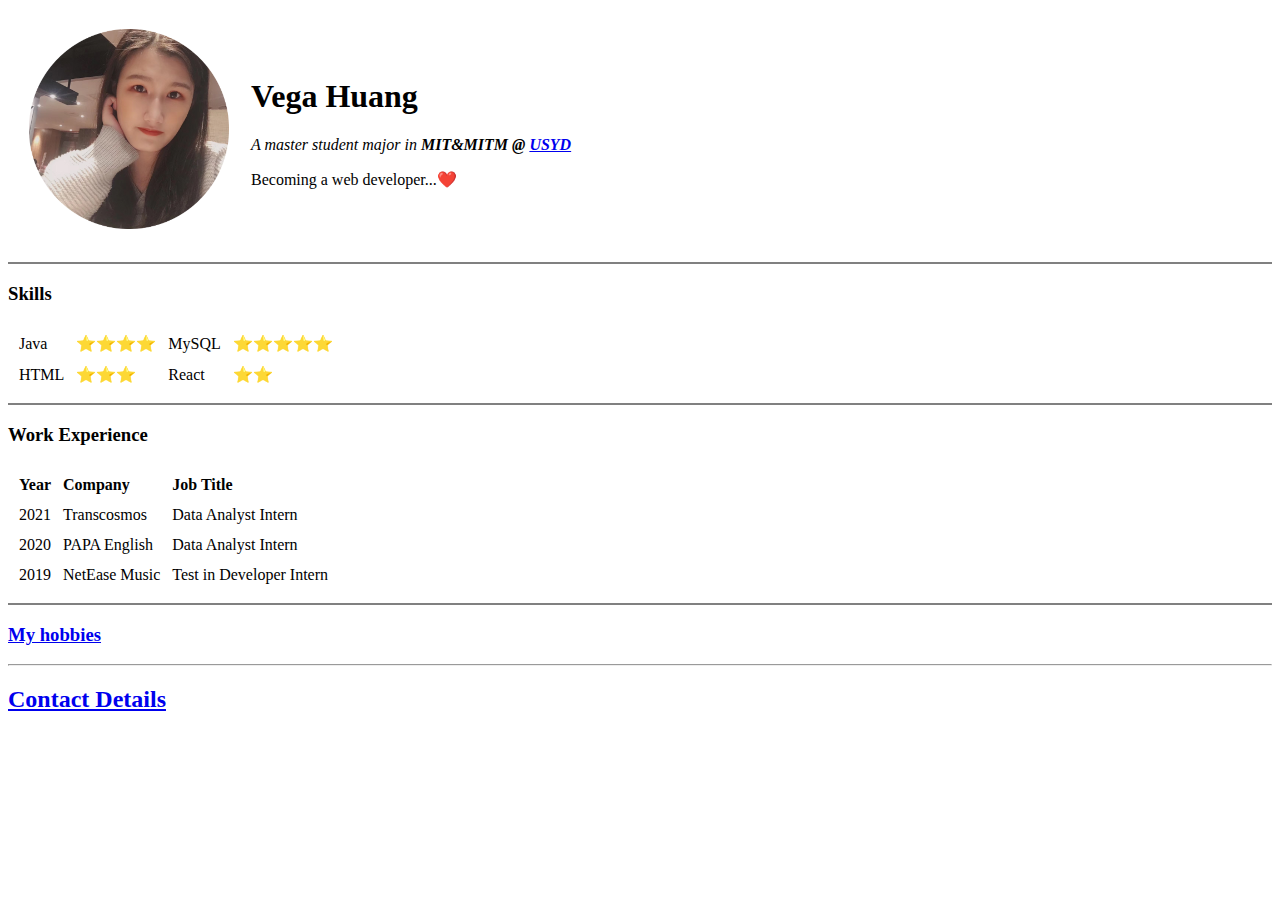
==== index.html @ b7870fdf "Add Initial CV website files" ====
<!-- Emmet: quick coding - input 'html' and press enter -->

<!-- To tell the browser to render this file as an HTML5 Doc -->
<!DOCTYPE html>
<html lang="en" dir="ltr">
  <!-- head: holds info about the webpage and tells the browser how it should handle the page.-->
  <head>
    <!-- All the text inside our webpage is encoded using the UTF-8 encoding system-->
    <meta charset="utf-8">
    <!-- 就是标签页的名字 -->
    <title>❤️Vega's Personal Site</title>
  </head>
  <!-- body: -->
  <body>
    <table cellspacing="20">
      <tr>
        <td><img src="imgs/vega.png" alt="Vega profile picture"></td>
        <td>
          <h1> Vega Huang </h1>
          <p>
            <em>A master student major in <strong>MIT&MITM @ <a href="https://www.sydney.edu.au/">USYD</a></strong></em>
          </p>
          <p>
            Becoming a web developer...❤️
          </p>
        </td>
      </tr>
    </table>
    <hr size = "2" noshade>
    <!-- <h3>Basic Skills</h3>
    <ul>
      <li>Python</li>
      <ul>
        <li>Intermediate</li>
      </ul>
      <li>SQL</li>
      <ul>
        <li>Medium</li>
      </ul>
      <li>Web development</li>
      <ul>
        <li>HTML</li>
        <li>CSS</li>
        <li>Javascript</li>
        <li>React</li>
        <li>Vue.js</li>
      </ul>
    </ul> -->

    <!-- Skills Block (Nice skill catalog in Lesson23 0:35)-->
    <h3>Skills</h3>
    <table cellspacing = "10">
      <tbody>
        <tr>
          <td>Java</td>
          <td>⭐️⭐️⭐️⭐️</td>
          <td>MySQL</td>
          <td>⭐️⭐️⭐️⭐️⭐️</td>
        </tr>
        <tr>
          <td>HTML</td>
          <td>⭐️⭐️⭐️</td>
          <td>React</td>
          <td>⭐️⭐️</td>
        </tr>
      </tbody>
    </table>
    <hr size="2" noshade>

    <!-- Work Experience Block -->
    <h3>Work Experience</h3>
    <table cellspacing = "10">
      <thead align="left">
        <tr>
          <th>Year</th>
          <th>Company</th>
          <th>Job Title</th>
        </tr>
      </thead>
      <tbody>
        <tr>
          <td>2021</td>
          <td>Transcosmos</td>
          <td>Data Analyst Intern</td>
        </tr>
        <tr>
          <td>2020</td>
          <td>PAPA English</td>
          <td>Data Analyst Intern</td>
        </tr>
        <tr>
          <td>2019</td>
          <td>NetEase Music</td>
          <td>Test in Developer Intern</td>
        </tr>
      </tbody>
    </table>

    <hr size = "2" noshade>
    <a href="hobbies.html"><h3>My hobbies</h3></a>
    <hr>
    <a href="contact.html"><h2>Contact Details</h2></a>

  </body>
</html>
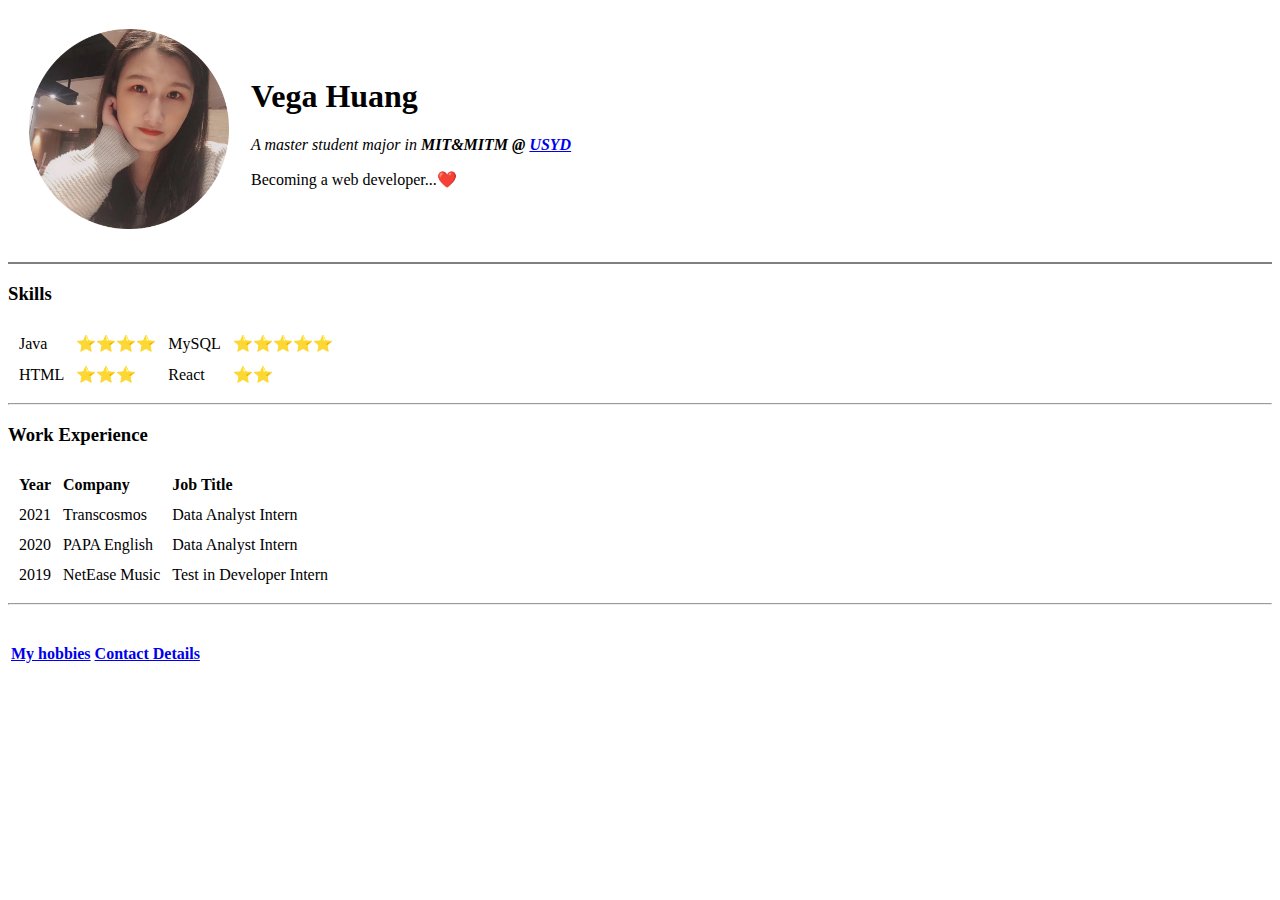
==== commit 5d528003: "Update index.html" ====
--- a/index.html
+++ b/index.html
@@ -65,7 +65,7 @@
         </tr>
       </tbody>
     </table>
-    <hr size="2" noshade>
+    <hr>
 
     <!-- Work Experience Block -->
     <h3>Work Experience</h3>
@@ -95,11 +95,18 @@
         </tr>
       </tbody>
     </table>
-
-    <hr size = "2" noshade>
-    <a href="hobbies.html"><h3>My hobbies</h3></a>
     <hr>
-    <a href="contact.html"><h2>Contact Details</h2></a>
-
+    <p>
+      <table>
+        <tr>
+          <td>
+            <a href="hobbies.html"><h4>My hobbies</h4></a>
+          </td>
+          <td>
+            <a href="contact.html"><h4>Contact Details</h4></a>
+          </td>
+        </tr>
+      </table>
+    </p>
   </body>
 </html>
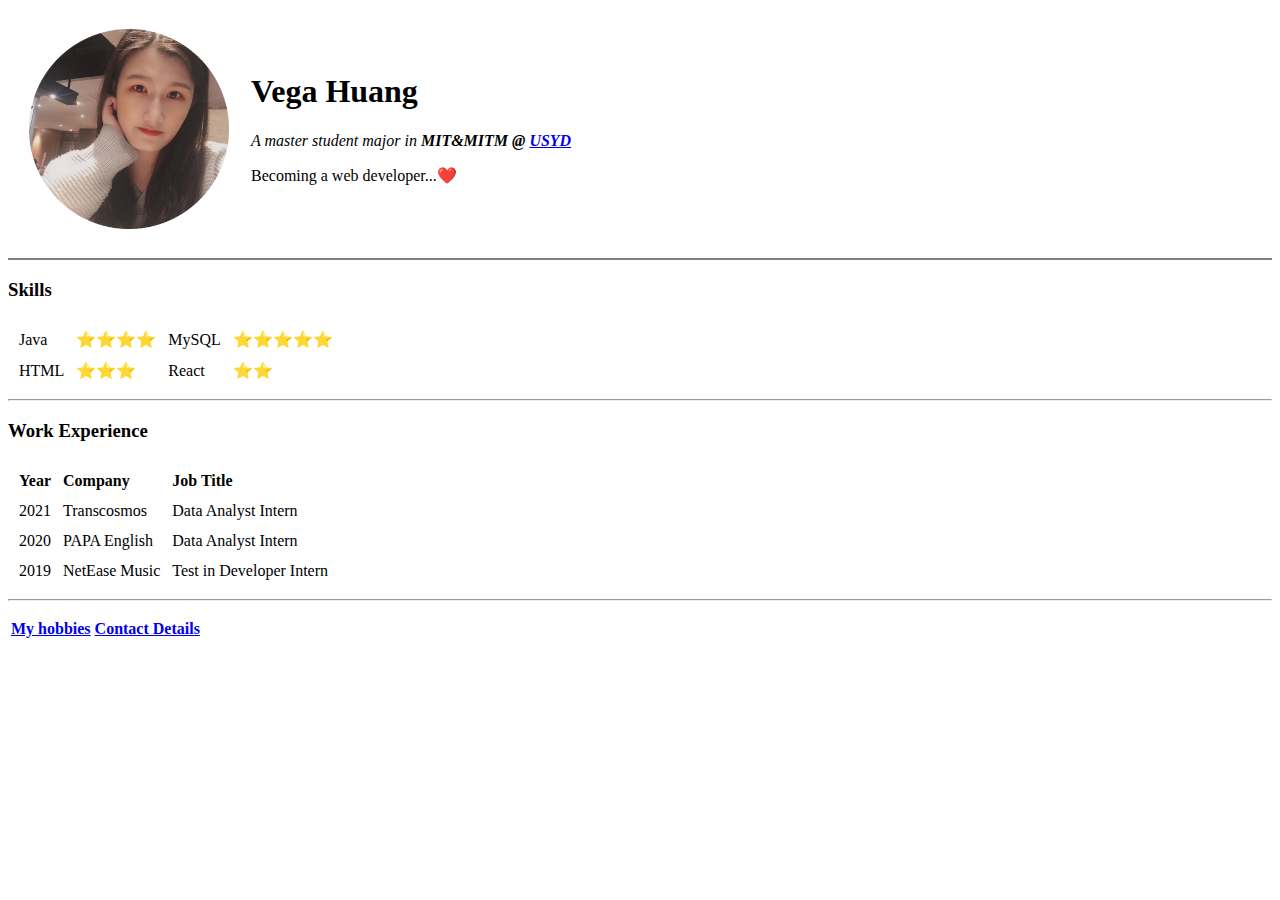
==== commit 93330425: "Update index.html" ====
--- a/index.html
+++ b/index.html
@@ -1,7 +1,6 @@
 <!-- Emmet: quick coding - input 'html' and press enter -->
 
 <!-- To tell the browser to render this file as an HTML5 Doc -->
-<!DOCTYPE html>
 <html lang="en" dir="ltr">
   <!-- head: holds info about the webpage and tells the browser how it should handle the page.-->
   <head>
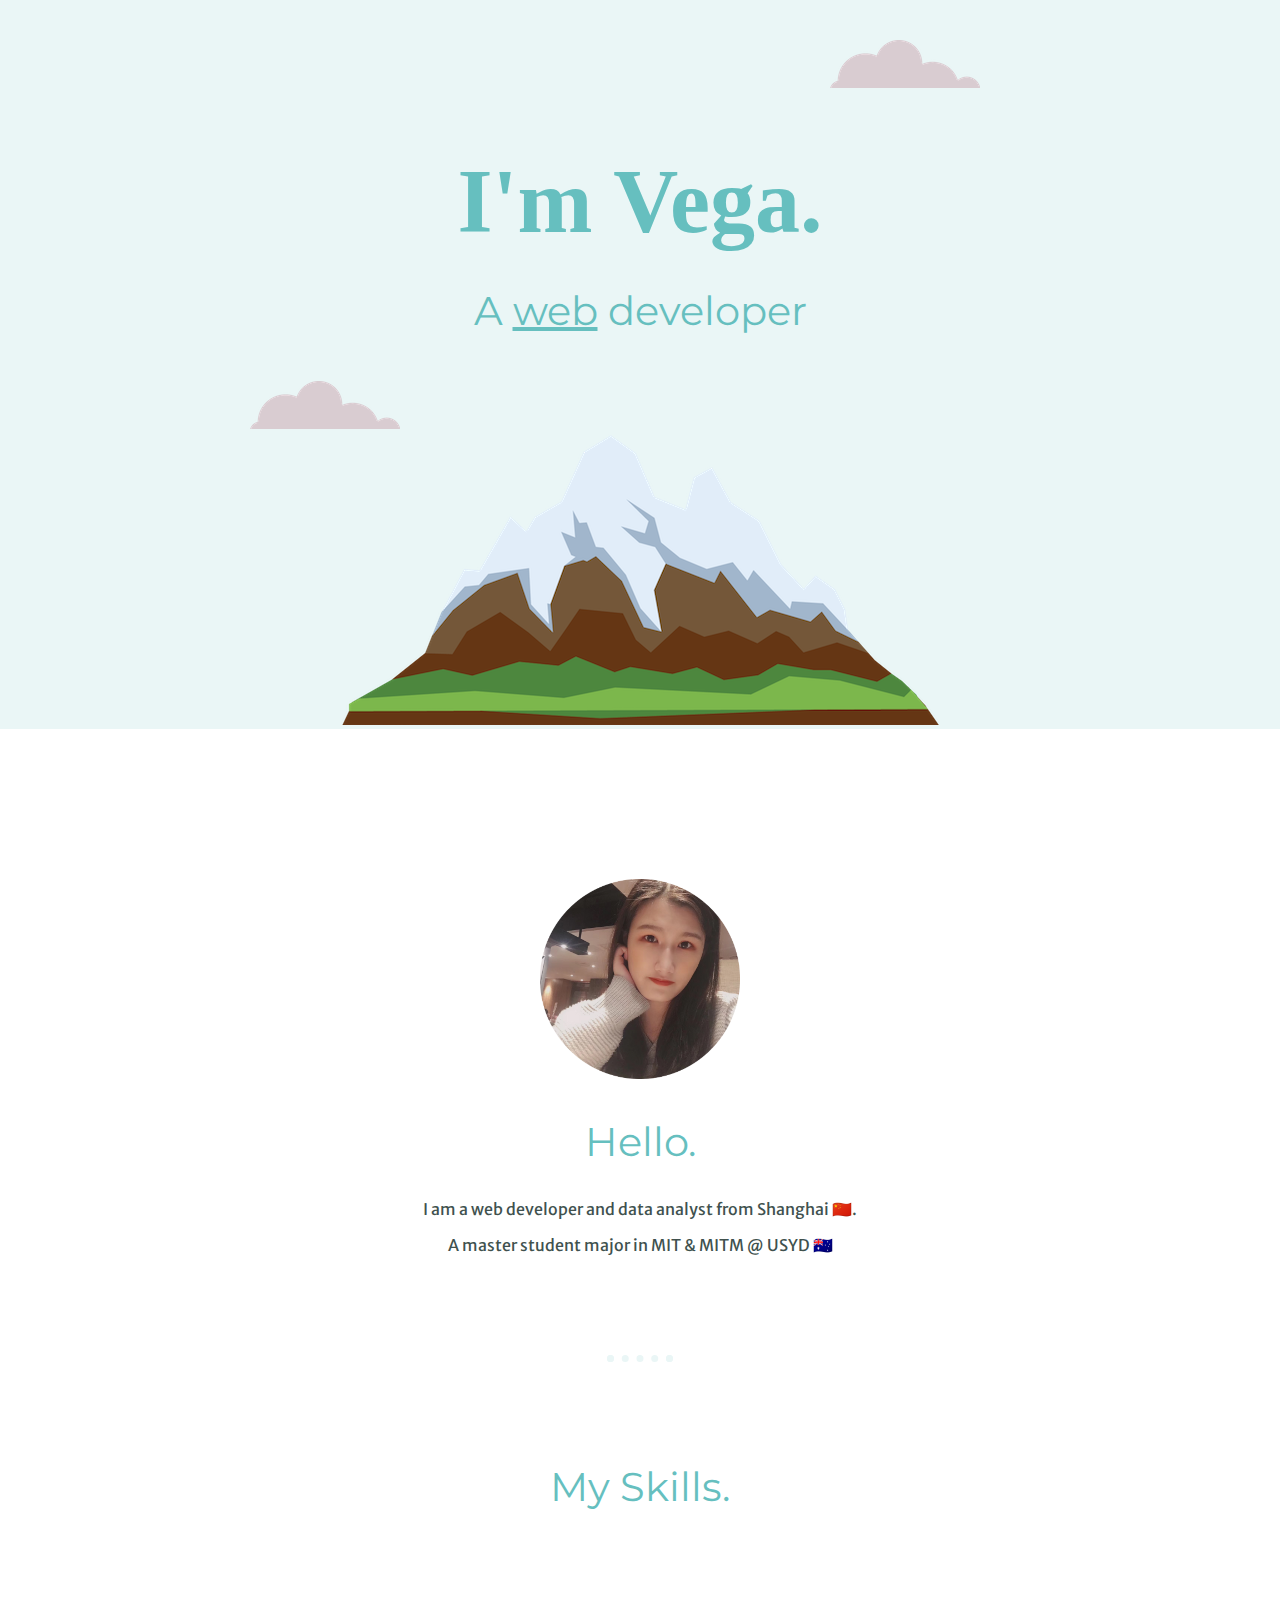
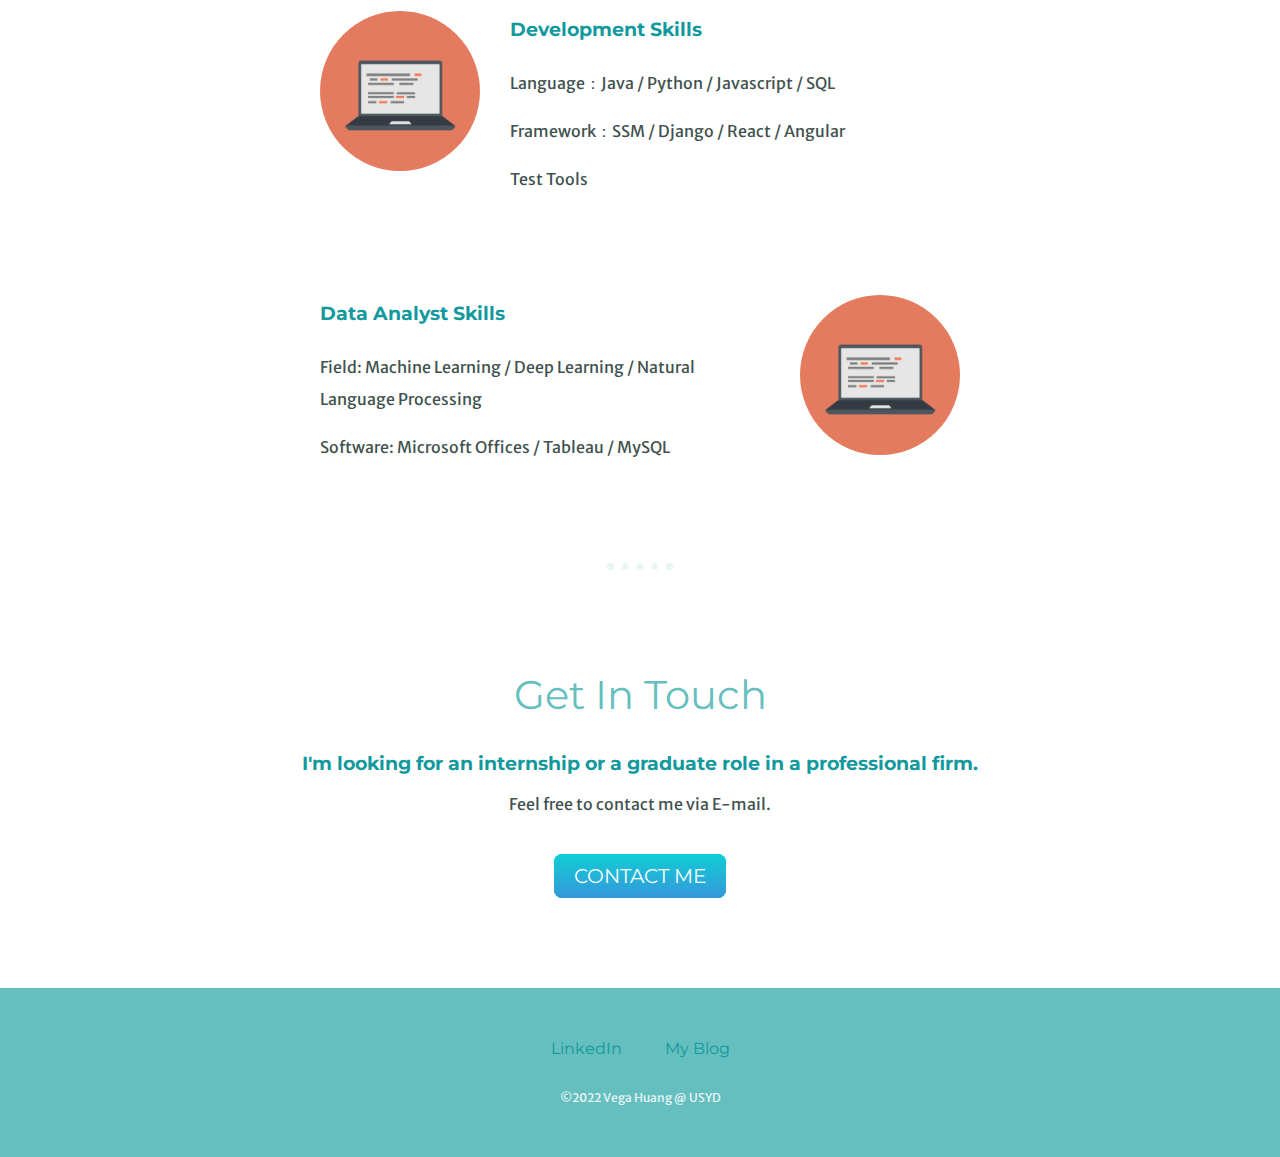
==== commit 09da12a6: "Add files via upload" ====
--- a/index.html
+++ b/index.html
@@ -1,111 +1,60 @@
-<!-- Emmet: quick coding - input 'html' and press enter -->
+<!DOCTYPE html>
+<html lang="en" dir="ltr">
+  <head>
+    <meta charset="utf-8">
+    <title>Home👻</title>
+    <link rel="stylesheet" href="css/styles.css">
+    <link rel="icon" href="favicon.ico">
+    <link rel="preconnect" href="https://fonts.googleapis.com">
+    <link rel="preconnect" href="https://fonts.gstatic.com" crossorigin>
+    <link href="https://fonts.googleapis.com/css2?family=Merriweather+Sans&family=Montserrat&family=Sacramento&display=swap" rel="stylesheet">
+  </head>
+  <body>
+  <div class="top-container">
+    <img class="cloud-top" src="images/cloud.png" alt="cloud-img">
+    <h1>I'm Vega.</h1>
+    <h2>A <span class="web">web</span> developer</h2>
+    <img class="cloud-bottom" src="images/cloud.png" alt="cloud-img">
+    <img src="images/mountain.png" alt="mountain-img">
+  </div>
+  <div class="middle-container">
+    <div class="profile">
+      <img class="profile" src="images/vega.png" alt="vega">
+      <h2>Hello.</h2>
+      <p>I am a web developer and data analyst from Shanghai 🇨🇳.</p>
+      <p>A master student major in MIT & MITM @ USYD 🇦🇺</p>
+    </div>
+    <hr>
+    <div class="skills">
+      <h2>My Skills.</h2>
+      <div class="skill-row">
+        <img class="code" src="images/computer.png" alt="code">
+        <h3>Development Skills</h3>
+        <p>Language：Java / Python / Javascript / SQL</p>
+        <p>Framework：SSM / Django / React / Angular</p>
+        <p>Test Tools</p>
+      </div>
+      <div class="skill-row">
+        <img class="data" src="images/computer.png" alt="data">
+        <h3>Data Analyst Skills</h3>
+        <p>Field: Machine Learning / Deep Learning / Natural Language Processing</p>
+        <p>Software: Microsoft Offices / Tableau / MySQL</p>
+      </div>
+    </div>
+    <hr>
+    <div class="contact-me">
+      <h2>Get In Touch</h2>
+      <h3>I'm looking for an internship or a graduate role in a professional firm.</h3>
+      <p class="contact">Feel free to contact me via E-mail.</p>
+      <a class="btn" href="mailto:vega.huangx@email.com">CONTACT ME</a>
+    </div>
+  </div>
 
-<!-- To tell the browser to render this file as an HTML5 Doc -->
-<html lang="en" dir="ltr">
-  <!-- head: holds info about the webpage and tells the browser how it should handle the page.-->
-  <head>
-    <!-- All the text inside our webpage is encoded using the UTF-8 encoding system-->
-    <meta charset="utf-8">
-    <!-- 就是标签页的名字 -->
-    <title>❤️Vega's Personal Site</title>
-  </head>
-  <!-- body: -->
-  <body>
-    <table cellspacing="20">
-      <tr>
-        <td><img src="imgs/vega.png" alt="Vega profile picture"></td>
-        <td>
-          <h1> Vega Huang </h1>
-          <p>
-            <em>A master student major in <strong>MIT&MITM @ <a href="https://www.sydney.edu.au/">USYD</a></strong></em>
-          </p>
-          <p>
-            Becoming a web developer...❤️
-          </p>
-        </td>
-      </tr>
-    </table>
-    <hr size = "2" noshade>
-    <!-- <h3>Basic Skills</h3>
-    <ul>
-      <li>Python</li>
-      <ul>
-        <li>Intermediate</li>
-      </ul>
-      <li>SQL</li>
-      <ul>
-        <li>Medium</li>
-      </ul>
-      <li>Web development</li>
-      <ul>
-        <li>HTML</li>
-        <li>CSS</li>
-        <li>Javascript</li>
-        <li>React</li>
-        <li>Vue.js</li>
-      </ul>
-    </ul> -->
 
-    <!-- Skills Block (Nice skill catalog in Lesson23 0:35)-->
-    <h3>Skills</h3>
-    <table cellspacing = "10">
-      <tbody>
-        <tr>
-          <td>Java</td>
-          <td>⭐️⭐️⭐️⭐️</td>
-          <td>MySQL</td>
-          <td>⭐️⭐️⭐️⭐️⭐️</td>
-        </tr>
-        <tr>
-          <td>HTML</td>
-          <td>⭐️⭐️⭐️</td>
-          <td>React</td>
-          <td>⭐️⭐️</td>
-        </tr>
-      </tbody>
-    </table>
-    <hr>
-
-    <!-- Work Experience Block -->
-    <h3>Work Experience</h3>
-    <table cellspacing = "10">
-      <thead align="left">
-        <tr>
-          <th>Year</th>
-          <th>Company</th>
-          <th>Job Title</th>
-        </tr>
-      </thead>
-      <tbody>
-        <tr>
-          <td>2021</td>
-          <td>Transcosmos</td>
-          <td>Data Analyst Intern</td>
-        </tr>
-        <tr>
-          <td>2020</td>
-          <td>PAPA English</td>
-          <td>Data Analyst Intern</td>
-        </tr>
-        <tr>
-          <td>2019</td>
-          <td>NetEase Music</td>
-          <td>Test in Developer Intern</td>
-        </tr>
-      </tbody>
-    </table>
-    <hr>
-    <p>
-      <table>
-        <tr>
-          <td>
-            <a href="hobbies.html"><h4>My hobbies</h4></a>
-          </td>
-          <td>
-            <a href="contact.html"><h4>Contact Details</h4></a>
-          </td>
-        </tr>
-      </table>
-    </p>
+  <div class="bottom-container">
+    <a class="footer-link" href="https://www.linkedin.com/in/vega-huang">LinkedIn</a>
+    <a class="footer-link" href="https://vegawhua.github.io/">My Blog</a>
+    <p class="copyright">©2022 Vega Huang @ USYD</p>
+  </div>
   </body>
 </html>
--- a/css/styles.css
+++ b/css/styles.css
@@ -0,0 +1,138 @@
+  body {
+    color: #40514E;
+    margin: 0;
+    text-align: center;
+    font-family: 'Merriweather Sans', sans-serif;
+  }
+
+  h1 {
+    color: #66BFBF;
+    font-size: 562.5%;
+    font-family: 'Merienda', cursive;
+    margin: 50px auto 0 auto;
+  }
+
+  h2 {
+    color: #66BFBF;
+    font-family: 'Montserrat', sans-serif;
+    font-size: 2.5rem;
+    font-weight: normal;
+  }
+
+  h3 {
+    color: #11999E;
+    font-family: 'Montserrat', sans-serif;
+  }
+
+  hr {
+    border: dotted #EAF6F6 7px;
+    border-bottom: none;
+    margin-top: 100px;
+    margin-bottom: 100px;
+    width:4%;
+  }
+
+  a {
+    color: #11999E;
+    font-family: 'Montserrat', sans-serif;
+    margin: 10px 20px;
+    text-decoration: none;
+  }
+
+  a:hover {
+    color: #EAF6F6;
+  }
+
+  .top-container {
+    background-color: #EAF6F6;
+    position: relative;
+    padding-top: 100px;
+  }
+
+  .profile {
+    margin-top: 50px;
+  }
+
+  .skill-row {
+    line-height: 2;
+    margin: 100px auto 100px auto;
+    position: relative;
+    text-align: left;
+    width: 50%;
+  }
+
+  .middle-container {
+    margin: 100px 0;
+  }
+
+  .bottom-container {
+    background-color: #66BFBF;
+    padding: 50px 0 20px;
+  }
+
+  .code {
+    border-radius: 100%;
+    float: left;
+    margin-right: 30px;
+    width: 25%;
+  }
+
+  .data {
+    border-radius: 100%;
+    float: right;
+    margin-left: 30px;
+    width: 25%;
+  }
+
+  .web {
+    text-decoration: underline;
+  }
+
+  .cloud-top {
+    position: absolute;
+    right: 300px;
+    top: 40px;
+  }
+
+  .cloud-bottom {
+    position: absolute;
+    left: 250px;
+    bottom: 300px;
+  }
+
+  .contact {
+    margin-bottom: 50px;
+  }
+
+  .btn {
+  background: #11CDD4;
+  background-image: -webkit-linear-gradient(top, #11CDD4, #3498DB);
+  background-image: -moz-linear-gradient(top, #11CDD4, #3498DB);
+  background-image: -ms-linear-gradient(top, #11CDD4, #3498DB);
+  background-image: -o-linear-gradient(top, #11CDD4, #3498DB);
+  background-image: linear-gradient(to bottom, #11CDD4, #3498DB);
+  -webkit-border-radius: 8;
+  -moz-border-radius: 8;
+  border-radius: 8px;
+  font-family: 'Montserrat', sans-serif;
+  color: #ffffff;
+  font-size: 20px;
+  padding: 10px 20px 10px 20px;
+  text-decoration: none;
+}
+
+.btn:hover {
+  background: #30E3CB;
+  background-image: -webkit-linear-gradient(top, #30E3CB, #2BC4AD);
+  background-image: -moz-linear-gradient(top, #30E3CB, #2BC4AD);
+  background-image: -ms-linear-gradient(top, #30E3CB, #2BC4AD);
+  background-image: -o-linear-gradient(top, #30E3CB, #2BC4AD);
+  background-image: linear-gradient(to bottom, #30E3CB, #2BC4AD);
+  text-decoration: none;
+}
+
+  .copyright {
+    color: #EAF6F6;
+    font-size: 0.75rem;
+    padding: 20px 0;
+  }
